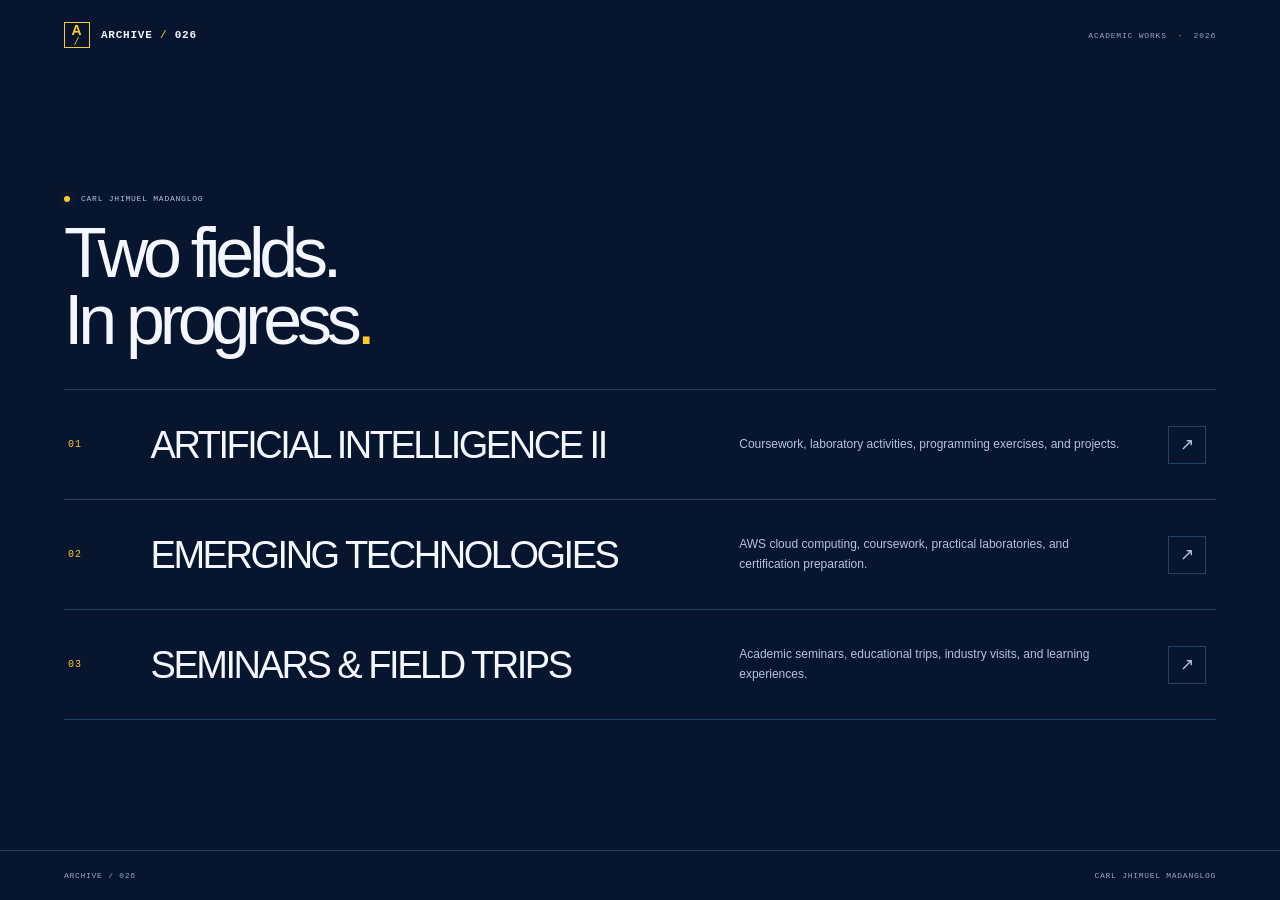
==== index.html @ 5746d324 "Update ARCHIVE 026 e-portfolio." ====
<!doctype html>
<html lang="en">
<head>
  <meta charset="utf-8">
  <meta name="viewport" content="width=device-width, initial-scale=1">
  <meta name="theme-color" content="#07152F">
  <meta name="description" content="Choose a subject in ARCHIVE / 026, the academic portfolio of Carl Jhimuel Madanglog.">
  <title>ARCHIVE / 026 — Carl Jhimuel Madanglog</title>
  <link rel="stylesheet" href="styles/archive.css">
  <script src="scripts/archive.js" defer></script>
</head>
<body class="home-page">
  <a class="skip-link" href="#main">Skip to content</a>
  <header class="site-header home-header">
    <a class="brand" href="./" aria-label="Archive 026 home"><span class="brand-mark">A<span>/</span></span><span>ARCHIVE <b>/</b> 026</span></a>
    <span class="home-header-note">ACADEMIC WORKS <i>·</i> 2026</span>
  </header>

  <main id="main" class="home-main">
    <section class="home-select" aria-labelledby="home-title">
      <div class="home-heading">
        <p class="eyebrow"><span class="status-dot"></span> CARL JHIMUEL MADANGLOG</p>
        <h1 id="home-title">Two fields.<br><span class="heading-secondary">In progress</span><span class="period">.</span></h1>
      </div>
      <nav class="collection-list" aria-label="Academic collections">
        <a class="collection-row" href="subjects/artificial-intelligence-ii/">
          <span class="collection-number">01</span>
          <span class="collection-copy"><h2>ARTIFICIAL INTELLIGENCE II</h2><p>Coursework, laboratory activities, programming exercises, and projects.</p></span>
          <span class="collection-arrow" aria-hidden="true">↗</span>
        </a>
        <a class="collection-row" href="subjects/emerging-technologies/">
          <span class="collection-number">02</span>
          <span class="collection-copy"><h2>EMERGING TECHNOLOGIES</h2><p>AWS cloud computing, coursework, practical laboratories, and certification preparation.</p></span>
          <span class="collection-arrow" aria-hidden="true">↗</span>
        </a>
        <a class="collection-row" href="subjects/seminars-field-trips/">
          <span class="collection-number">03</span>
          <span class="collection-copy"><h2>SEMINARS &amp; FIELD TRIPS</h2><p>Academic seminars, educational trips, industry visits, and learning experiences.</p></span>
          <span class="collection-arrow" aria-hidden="true">↗</span>
        </a>
      </nav>
    </section>
  </main>

  <footer class="home-footer"><span>ARCHIVE / 026</span><span>CARL JHIMUEL MADANGLOG</span></footer>
</body>
</html>
---- styles/archive.css ----
@charset "utf-8";
:root {
  color-scheme: dark;
  --bg: #07152F;
  --bg-rgb: 7, 21, 47;
  --surface: #0B2548;
  --panel: #0D2B50;
  --panel-raised: #123B82;
  --paper: #F4F7FF;
  --paper-rgb: 244, 247, 255;
  --gold: #FFC928;
  --gold-rgb: 255, 201, 40;
  --gold-highlight: #FFE17A;
  --muted: #B5C4DF;
  --muted-rgb: 181, 196, 223;
  --quiet: #91A8CE;
  --steel: #5D83AE;
  --steel-rgb: 93, 131, 174;
  --blue-rgb: 6, 71, 255;
  --line: #234365;
  --line-soft: rgba(var(--paper-rgb), .13);
  --blue: #0647FF;
  --sans: "Helvetica Neue", Helvetica, Arial, sans-serif;
  --mono: "SFMono-Regular", Consolas, "Liberation Mono", monospace;
  --gutter: clamp(20px, 5vw, 78px);
  --measure: 1440px;
  font-family: var(--sans);
  background: var(--bg);
  color: var(--paper);
  scroll-behavior: smooth;
  scrollbar-color: var(--line) var(--bg);
}
* { box-sizing: border-box; }
html { min-width: 320px; background: var(--bg); }
body { margin: 0; min-width: 320px; background: var(--bg); color: var(--paper); font-family: var(--sans); -webkit-font-smoothing: antialiased; }
body::before { content: ""; position: fixed; z-index: 20; inset: 0; pointer-events: none; opacity: .11; background: repeating-linear-gradient(0deg, transparent 0 3px, rgba(var(--steel-rgb),.035) 3px 4px); }
a { color: inherit; text-decoration: none; }
button, input, select { font: inherit; }
button, a, input, select { -webkit-tap-highlight-color: transparent; }
button:focus-visible, a:focus-visible, input:focus-visible, select:focus-visible, summary:focus-visible { outline: 2px solid var(--gold); outline-offset: 5px; }
::selection { color: var(--bg); background: var(--gold); }
.skip-link { position: fixed; z-index: 100; top: 8px; left: 8px; padding: 12px 16px; background: var(--gold); color: var(--bg); transform: translateY(-150%); }
.skip-link:focus { transform: translateY(0); }
.sr-only { position: absolute; width: 1px; height: 1px; padding: 0; margin: -1px; overflow: hidden; clip: rect(0,0,0,0); white-space: nowrap; border: 0; }
.page-grain { position: fixed; inset: 0; pointer-events: none; z-index: 19; opacity: .035; background-image: url("data:image/svg+xml,%3Csvg viewBox='0 0 180 180' xmlns='http://www.w3.org/2000/svg'%3E%3Cfilter id='n'%3E%3CfeTurbulence type='fractalNoise' baseFrequency='.88' numOctaves='3' stitchTiles='stitch'/%3E%3C/filter%3E%3Crect width='100%25' height='100%25' filter='url(%23n)' opacity='.32'/%3E%3C/svg%3E"); }
.site-header, .site-footer { width: min(100%, var(--measure)); margin-inline: auto; padding-inline: var(--gutter); }
.site-header { min-height: 82px; display: flex; align-items: center; justify-content: space-between; border-bottom: 1px solid var(--line); position: relative; z-index: 30; }
.brand { display: inline-flex; align-items: center; gap: 11px; font: 700 11px/1 var(--mono); letter-spacing: .07em; white-space: nowrap; }
.brand > span:last-child b { color: var(--gold); font-weight: 400; }
.brand-mark { display: grid; place-items: center; width: 26px; height: 26px; border: 1px solid var(--gold); color: var(--gold); font: 600 14px/1 var(--sans); }
.brand-mark span { font: 10px var(--mono); }
.main-nav { display: flex; align-items: center; gap: clamp(18px, 3vw, 44px); }
.main-nav a { min-height: 44px; display: inline-flex; align-items: center; gap: 8px; color: var(--muted); font-size: 11px; letter-spacing: .04em; transition: color .2s ease; }
.main-nav a:hover, .main-nav a[aria-current="page"] { color: var(--paper); }
.main-nav a span { color: var(--gold); font: 9px var(--mono); }
.menu-toggle { display: none; }
.home-hero { width: min(100%, var(--measure)); min-height: min(800px, calc(100svh - 82px)); margin-inline: auto; padding: clamp(42px, 8vh, 90px) var(--gutter) 68px; display: grid; grid-template-columns: minmax(0, 1.16fr) minmax(330px, .84fr); align-items: center; position: relative; overflow: hidden; }
.hero-copy { position: relative; z-index: 2; padding-block: 12px; }
.eyebrow, .section-index, .meta-key, .portal-topline, .portal-kicker, .portal-enter, .art-label, .art-coordinate, .scroll-cue, .graphic-readout, .closing-band, .site-footer > span, .back-top, .subject-overline, .subject-code, .subject-metadata, .collection-label, .timeline-kicker, .subject-number, .filter-label, .empty-code, .form-hint { font-family: var(--mono); text-transform: uppercase; letter-spacing: .095em; }
.eyebrow { margin: 0 0 clamp(30px, 5vw, 58px); color: var(--muted); font-size: 10px; display: flex; align-items: center; gap: 11px; }
.status-dot { display: inline-block; width: 6px; height: 6px; border-radius: 50%; background: var(--gold); box-shadow: 0 0 12px rgba(var(--gold-rgb),.25); }
.eyebrow-index { margin-left: 10px; padding-left: 13px; border-left: 1px solid var(--line); color: var(--quiet); }
.hero-title { margin: 0; font-size: clamp(58px, 9.2vw, 142px); line-height: .84; font-weight: 600; letter-spacing: -.092em; }
.hero-title > span { display: block; width: max-content; max-width: 100%; white-space: nowrap; animation: title-in .8s both cubic-bezier(.2,.8,.2,1); }
.hero-title > span:nth-child(2) { animation-delay: .1s; }
.hero-title > span:nth-child(3) { animation-delay: .2s; }
.period { color: var(--gold); }
.hero-caption { display: flex; align-items: flex-start; gap: 16px; margin: clamp(36px, 5vh, 58px) 0 0 clamp(2px, .5vw, 10px); }
.caption-rule { width: 33px; height: 1px; margin-top: 8px; background: var(--gold); }
.hero-caption p { margin: 0; color: var(--muted); font: 12px/1.7 var(--mono); }
.hero-art { position: relative; width: min(100%, 545px); aspect-ratio: .94; justify-self: end; margin-right: 1%; border: 1px solid rgba(var(--steel-rgb),.25); background-image: linear-gradient(rgba(var(--steel-rgb),.15) 1px, transparent 1px), linear-gradient(90deg, rgba(var(--steel-rgb),.15) 1px, transparent 1px); background-size: 48px 48px; overflow: hidden; isolation: isolate; }
.hero-art::before, .hero-art::after { content: ""; position: absolute; z-index: -1; width: 16px; height: 16px; border-color: var(--gold); opacity: .7; }
.hero-art::before { top: -1px; left: -1px; border-top: 1px solid; border-left: 1px solid; }
.hero-art::after { right: -1px; bottom: -1px; border-right: 1px solid; border-bottom: 1px solid; }
.sculpture { position: absolute; inset: 4% 2%; width: 96%; height: 92%; overflow: visible; animation: sculpture-arrive 1.25s .1s both cubic-bezier(.2,.75,.2,1); }
.sculpture-orbit { stroke: rgba(var(--gold-rgb),.32); stroke-width: .75; stroke-dasharray: 3 6; transform-origin: 310px 330px; animation: orbit-turn 40s linear infinite; }
.sculpture-wire { stroke: rgba(var(--paper-rgb),.67); stroke-width: 1.15; }
.sculpture-fine { stroke: rgba(var(--gold-rgb),.24); stroke-width: .7; }
.sculpture-fine circle { fill: var(--gold); stroke: none; }
.sculpture-core { fill: rgba(var(--gold-rgb),.045); stroke: var(--gold); stroke-width: 1.3; animation: core-breathe 5s ease-in-out infinite; }
.sculpture-node { fill: var(--gold); filter: drop-shadow(0 0 7px rgba(var(--gold-rgb),.7)); }
.art-label { position: absolute; z-index: 1; left: 18px; right: 18px; color: var(--paper); font-size: 8px; }
.art-label span { color: var(--quiet); }
.art-label-top { top: 17px; display: flex; justify-content: space-between; }
.art-label-bottom { bottom: 17px; }
.art-cross { float: right; font-size: 15px; color: var(--gold) !important; }
.art-coordinate { position: absolute; color: var(--quiet); font-size: 7px; writing-mode: vertical-rl; }
.coordinate-a { top: 50%; left: 8px; transform: translateY(-50%) rotate(180deg); }
.coordinate-b { top: 50%; right: 8px; transform: translateY(-50%); }
.art-target { position: absolute; right: 22px; top: 55px; color: var(--gold); font-size: 16px; }
.scroll-cue { position: absolute; left: var(--gutter); bottom: 25px; display: flex; align-items: center; gap: 13px; color: var(--quiet); font-size: 8px; }
.scroll-cue i { color: var(--gold); font-size: 16px; font-style: normal; animation: nudge-down 1.5s ease-in-out infinite; }
.section-pad { width: min(100%, var(--measure)); margin-inline: auto; padding-inline: var(--gutter); }
.archive-meta { padding-top: 25px; padding-bottom: clamp(84px, 12vw, 170px); }
.section-index { display: flex; align-items: center; gap: 19px; color: var(--quiet); font-size: 8px; }
.section-index span:first-child { color: var(--gold); }
.meta-grid { margin-top: 26px; border-top: 1px solid var(--line); display: grid; grid-template-columns: 1fr 1.5fr 1.4fr .6fr; }
.meta-cell { min-height: 112px; display: flex; flex-direction: column; justify-content: space-between; padding: 17px 16px 15px 0; border-bottom: 1px solid var(--line); }
.meta-cell + .meta-cell { padding-left: 22px; border-left: 1px solid var(--line); }
.meta-key { color: var(--quiet); font-size: 8px; }
.meta-value { color: var(--paper); font-size: 12px; line-height: 1.35; letter-spacing: .035em; }
.meta-number { color: var(--gold); font: 32px/.9 var(--sans); letter-spacing: -.08em; }
.collections { padding-bottom: clamp(72px, 11vw, 150px); }
.section-heading { display: grid; grid-template-columns: 1fr minmax(180px, 1fr) minmax(170px, .65fr); gap: 28px; align-items: end; margin-bottom: 52px; }
.section-heading .section-index { align-self: start; }
.section-heading h2 { margin: 0; font-size: clamp(42px, 6vw, 80px); line-height: .93; font-weight: 500; letter-spacing: -.07em; }
.section-heading h2 span { color: var(--quiet); }
.heading-note { max-width: 180px; margin: 0 0 5px; justify-self: end; color: var(--muted); font: 10px/1.65 var(--mono); }
.portal-list { display: grid; grid-template-columns: 1fr 1fr; border-top: 1px solid var(--line); border-bottom: 1px solid var(--line); }
.portal { min-height: 495px; display: block; position: relative; isolation: isolate; padding: 18px clamp(20px, 3vw, 42px); overflow: hidden; background-color: var(--panel); transition: background-color .25s ease, box-shadow .25s ease; }
.portal + .portal { border-left: 1px solid var(--line); }
.portal:hover { background-color: var(--panel-raised); box-shadow: inset 0 0 0 1px rgba(var(--gold-rgb),.55); }
.portal-topline { display: flex; justify-content: space-between; gap: 15px; color: var(--quiet); font-size: 8px; }
.portal-copy { position: relative; z-index: 2; margin-top: 54px; }
.portal-kicker { margin: 0 0 14px; color: var(--quiet); font-size: 8px; }
.portal h3 { margin: 0; font-size: clamp(34px, 4.2vw, 63px); line-height: .91; letter-spacing: -.072em; font-weight: 550; }
.portal-ai h3 { color: var(--paper); }
.portal-ai h3 em { color: var(--gold); font-size: .72em; font-weight: 400; font-style: normal; }
.portal-enter { display: inline-flex; min-height: 44px; gap: 14px; align-items: center; margin-top: 24px; color: var(--gold); font-size: 8px; }
.portal-enter b { display: inline-grid; place-items: center; width: 23px; height: 23px; border: 1px solid rgba(var(--gold-rgb),.55); border-radius: 50%; font: 12px var(--sans); transition: transform .2s ease, color .2s ease, background .2s ease; }
.portal:hover .portal-enter b { transform: translate(3px,-2px); color: var(--bg); background: var(--gold); }
.portal-index { position: absolute; right: 20px; bottom: 14px; z-index: 2; color: rgba(var(--muted-rgb),.25); font: 10px var(--mono); }
.portal-graphic { position: absolute; z-index: 0; right: 5%; bottom: -3%; width: 57%; height: 67%; opacity: .84; transition: transform .5s cubic-bezier(.2,.8,.2,1), opacity .4s ease; }
.portal:hover .portal-graphic { transform: translate(-5px,-5px) scale(1.035); opacity: 1; filter: drop-shadow(0 0 18px rgba(var(--blue-rgb),.22)); }
.ai-graphic svg { width: 100%; height: 100%; overflow: visible; }
.ai-graph-lines { stroke: rgba(var(--gold-rgb),.54); stroke-width: 1; }
.ai-graph-nodes { fill: var(--gold); }
.ai-orbit { stroke: rgba(var(--blue-rgb),.72); stroke-width: .7; stroke-dasharray: 3 7; transform-origin: 189px 164px; animation: orbit-turn 36s linear infinite; }
.graphic-readout { position: absolute; right: 0; bottom: 4px; color: var(--quiet); font-size: 7px; }
.emerging-graphic { width: 50%; height: 74%; right: 8%; bottom: -5%; overflow: hidden; border-left: 1px solid rgba(var(--steel-rgb),.42); border-bottom: 1px solid rgba(var(--steel-rgb),.42); }
.tech-grid { position: absolute; inset: 0; background-image: linear-gradient(rgba(var(--steel-rgb),.23) 1px, transparent 1px), linear-gradient(90deg, rgba(var(--steel-rgb),.23) 1px, transparent 1px); background-size: 24px 24px; mask-image: linear-gradient(140deg, #000, transparent 82%); }
.tech-ring { position: absolute; top: 49%; left: 53%; aspect-ratio: 1; border: 1px solid rgba(var(--muted-rgb),.48); border-radius: 50%; transform: translate(-50%,-50%); }
.ring-a { width: 48%; border-style: dashed; border-color: var(--gold); animation: orbit-turn 50s linear infinite; }
.ring-b { width: 74%; border-color: rgba(var(--steel-rgb),.5); }
.ring-c { width: 102%; border-color: rgba(var(--steel-rgb),.36); border-style: dashed; }
.tech-axis { position: absolute; left: 53%; top: 0; width: 1px; height: 100%; background: var(--blue); opacity: .58; transform: rotate(35deg); transform-origin: center; }
.tech-core { position: absolute; top: 49%; left: 53%; transform: translate(-50%,-50%); width: 68px; height: 68px; display: grid; place-content: center; border: 1px solid var(--gold); background: var(--bg); color: var(--gold); text-align: center; font: 12px/1.1 var(--mono); }
.tech-core small { color: var(--quiet); font-size: 8px; }
.tech-label { position: absolute; color: var(--muted); font: 7px var(--mono); letter-spacing: .08em; }
.label-a { left: 12px; top: 42%; }
.label-b { right: 9px; top: 10px; color: var(--gold); }
.tech-coord { position: absolute; left: 12px; bottom: 9px; color: var(--quiet); font: 7px/1.7 var(--mono); }
.closing-band { min-height: 54px; border-top: 1px solid var(--line); border-bottom: 1px solid var(--line); display: flex; justify-content: space-between; align-items: center; padding: 0 var(--gutter); color: var(--quiet); font-size: 8px; }
.closing-band b { color: var(--gold); font-size: 13px; font-weight: 400; }
.site-footer { min-height: 100px; display: flex; justify-content: space-between; align-items: center; gap: 20px; }
.site-footer > span, .back-top { color: var(--quiet); font-size: 8px; }
.back-top { min-height: 44px; display: inline-flex; align-items: center; transition: color .2s; }
.back-top:hover { color: var(--gold); }
.cursor-orb { position: fixed; z-index: 100; top: 0; left: 0; width: 32px; height: 32px; pointer-events: none; opacity: 0; transform: translate(-50%,-50%); transition: opacity .18s; }
body.has-pointer .cursor-orb { opacity: 1; }
.cursor-orb::before, .cursor-orb::after, .cursor-orb span { content: ""; position: absolute; left: 50%; top: 50%; transform: translate(-50%,-50%); border-radius: 50%; }
.cursor-orb::before { width: 100%; height: 100%; border: 1px solid rgba(var(--gold-rgb),.7); transition: width .18s,height .18s,background .18s; }
.cursor-orb::after { width: 3px; height: 3px; background: var(--gold); }
.cursor-orb span { width: 6px; height: 6px; border: 1px solid var(--gold); }
body.pointer-over-link .cursor-orb::before { width: 23px; height: 23px; background: rgba(var(--gold-rgb),.12); }
.reveal { opacity: 1; transform: none; }
.js-ready .reveal { opacity: 0; transform: translateY(18px); transition: opacity .7s ease, transform .7s cubic-bezier(.2,.8,.2,1); }
.js-ready .reveal.is-visible { opacity: 1; transform: translateY(0); }
@keyframes title-in { from { opacity: 0; transform: translateY(22px); } to { opacity: 1; transform: translateY(0); } }
@keyframes sculpture-arrive { from { opacity: 0; transform: scale(.94) rotate(-3deg); } to { opacity: 1; transform: scale(1) rotate(0); } }
@keyframes orbit-turn { to { transform: rotate(360deg); } }
@keyframes core-breathe { 0%,100% { fill: rgba(var(--gold-rgb),.03); } 50% { fill: rgba(var(--gold-rgb),.13); } }
@keyframes nudge-down { 0%,100% { transform: translateY(-2px); } 50% { transform: translateY(3px); } }

/* Direct-to-subject home */
.home-page { min-height: 100vh; min-height: 100svh; display: flex; flex-direction: column; }
.home-page .site-header { width: 100%; min-height: 70px; border-bottom: 0; }
.home-header-note { color: var(--quiet); font: 8px var(--mono); letter-spacing: .1em; }
.home-header-note i { padding-inline: 5px; color: var(--gold); font-style: normal; }
.home-main { flex: 1; display: grid; place-items: center; padding: 28px var(--gutter) 34px; }
.home-select { width: min(100%, 1290px); }
.home-heading { margin-bottom: clamp(24px, 4vh, 42px); }
.home-heading .eyebrow { margin-bottom: 17px; font-size: 8px; }
.home-heading h1 { margin: 0; font-size: clamp(42px, 5.6vw, 70px); line-height: .95; font-weight: 500; letter-spacing: -.075em; }
.home-heading h1 .heading-secondary { color: var(--paper); }
.home-heading h1 .period { color: var(--gold); }
.collection-list { border-top: 1px solid var(--line); }
.collection-row { min-height: 110px; padding: 15px 10px 15px 4px; display: grid; grid-template-columns: 48px minmax(0,1fr) 42px; align-items: center; gap: clamp(16px, 2.7vw, 38px); border-bottom: 1px solid var(--line); transition: background-color .2s ease, padding .2s ease; }
.collection-row:hover { padding-left: 13px; background: rgba(13,43,80,.46); }
.collection-number { color: var(--gold); font: 10px var(--mono); letter-spacing: .09em; }
.collection-copy { min-width: 0; display: grid; grid-template-columns: minmax(0,1.1fr) minmax(220px,.78fr); align-items: center; gap: 20px clamp(20px,3vw,42px); }
.collection-copy h2 { margin: 0; color: var(--paper); font-size: clamp(24px, 3vw, 38px); line-height: 1; font-weight: 500; letter-spacing: -.065em; }
.collection-copy p { max-width: 430px; margin: 0; color: var(--muted); font-size: 12px; line-height: 1.65; }
.collection-arrow { width: 38px; height: 38px; justify-self: end; display: grid; place-items: center; border: 1px solid var(--line); color: var(--muted); font: 17px var(--sans); transition: transform .2s ease, border-color .2s ease, color .2s ease, background-color .2s ease; }
.collection-row:hover .collection-arrow, .collection-row:focus-visible .collection-arrow { transform: translateX(4px); border-color: var(--gold); background: rgba(var(--gold-rgb),.06); color: var(--gold-highlight); }
.collection-row:focus-visible { outline-offset: -3px; }
.collection-detail { display: none; grid-template-columns: minmax(0,.8fr) minmax(0,1fr); align-items: start; gap: 14px 28px; margin-top: clamp(28px,5vh,48px); padding: 22px 0 8px; border-top: 1px solid var(--line); }
.collection-detail:target { display: grid; }
.collection-detail:focus { outline: 2px solid var(--gold); outline-offset: 5px; }
.collection-detail-index { grid-column: 1/-1; color: var(--gold); font: 8px var(--mono); letter-spacing: .1em; }
.collection-detail h2 { margin: 0; color: var(--paper); font-size: clamp(24px,3vw,38px); line-height: 1; font-weight: 500; letter-spacing: -.065em; }
.collection-detail p { max-width: 430px; margin: 0; color: var(--muted); font-size: 12px; line-height: 1.65; }
.home-footer { width: min(100%, 1440px); min-height: 50px; margin-inline: auto; padding: 0 var(--gutter); display: flex; align-items: center; justify-content: space-between; border-top: 1px solid var(--line); color: var(--quiet); font: 8px var(--mono); letter-spacing: .09em; }

/* Subject exhibitions */
.subject-page { --subject-accent: var(--gold); }
.subject-page[data-subject="emerging"] { --subject-accent: var(--gold-highlight); }
.subject-page .main-nav a[aria-current="page"] { color: var(--subject-accent); }
.subject-header { border-bottom-color: var(--line); }
.subject-header .brand-mark { border-color: var(--subject-accent); color: var(--subject-accent); }
.subject-hero { width: min(100%, var(--measure)); margin: 0 auto; padding: clamp(45px, 8vw, 112px) var(--gutter) clamp(56px, 9vw, 125px); position: relative; overflow: hidden; }
.subject-hero::after { content: attr(data-mark); position: absolute; top: 10%; right: var(--gutter); color: rgba(var(--steel-rgb),.055); font: 500 clamp(200px, 36vw, 510px)/.8 var(--sans); letter-spacing: -.11em; pointer-events: none; }
.subject-overline { position: relative; z-index: 1; display: flex; flex-wrap: wrap; gap: 12px; align-items: center; color: var(--muted); font-size: 9px; }
.subject-code { padding: 7px 9px; border: 1px solid var(--subject-accent); color: var(--subject-accent); font-size: 8px; }
.subject-title { position: relative; z-index: 1; margin: clamp(30px, 5vw, 65px) 0 0; max-width: 1200px; font-size: clamp(63px, 12vw, 174px); line-height: .78; font-weight: 550; letter-spacing: -.1em; }
.subject-title > span { display: block; }
.subject-title .title-secondary { color: var(--paper); }
.subject-deck { position: relative; z-index: 1; max-width: 810px; display: grid; grid-template-columns: 1fr minmax(190px, .42fr); gap: 32px; align-items: end; margin-top: clamp(35px, 6vw, 75px); }
.subject-deck p { max-width: 560px; margin: 0; color: var(--muted); font-size: clamp(14px, 1.5vw, 18px); line-height: 1.65; }
.subject-metadata { display: flex; flex-direction: column; gap: 10px; color: var(--quiet); font-size: 8px; line-height: 1.6; }
.subject-metadata strong { color: var(--paper); font-weight: 400; }
.subject-mark { position: absolute; z-index: 0; right: 9%; top: 34%; width: 30vw; height: 30vw; max-width: 360px; max-height: 360px; pointer-events: none; opacity: .8; }
.ai-mark { border: 1px solid rgba(var(--gold-rgb),.4); border-radius: 50%; }
.ai-mark::before, .ai-mark::after { content: ""; position: absolute; border: 1px solid rgba(var(--gold-rgb),.43); inset: 12%; border-radius: 50%; }
.ai-mark::after { inset: 26%; border-style: dashed; animation: orbit-turn 42s linear infinite; }
.ai-mark i, .ai-mark b, .ai-mark em { position: absolute; display: block; width: 8px; height: 8px; background: var(--gold); border-radius: 50%; box-shadow: 0 0 14px rgba(var(--gold-rgb),.25); }
.ai-mark i { left: 17%; top: 31%; }.ai-mark b { right: 22%; top: 16%; }.ai-mark em { right: 14%; bottom: 29%; }
.ai-mark span { position: absolute; top: 50%; left: 3%; width: 94%; height: 1px; background: rgba(var(--gold-rgb),.25); transform: rotate(-38deg); }
.et-mark { opacity: .82; border: 1px solid var(--steel); background-image: linear-gradient(rgba(var(--steel-rgb),.27) 1px, transparent 1px),linear-gradient(90deg,rgba(var(--steel-rgb),.27) 1px,transparent 1px); background-size: 24px 24px; transform: rotate(15deg); }
.et-mark::before, .et-mark::after { content: ""; position: absolute; border: 1px solid rgba(var(--steel-rgb),.62); border-radius: 50%; width: 66%; aspect-ratio: 1; left: 16%; top: 17%; }
.et-mark::after { width: 39%; left: 29%; top: 30%; border-style: dashed; border-color: var(--gold-highlight); }
.et-mark span { position: absolute; z-index: 1; top: 46%; left: 45%; width: 10px; height: 10px; background: var(--paper); }
.seminars-mark { border: 1px solid rgba(var(--steel-rgb),.62); background-image: linear-gradient(rgba(var(--steel-rgb),.16) 1px, transparent 1px),linear-gradient(90deg,rgba(var(--steel-rgb),.16) 1px,transparent 1px); background-size: 28px 28px; transform: rotate(-8deg); }
.seminars-mark::before { content: ""; position: absolute; inset: 18%; border-left: 1px solid rgba(var(--gold-rgb),.55); border-bottom: 1px solid rgba(var(--gold-rgb),.55); transform: rotate(-25deg) skew(12deg); }
.seminars-mark::after { content: ""; position: absolute; top: 28%; left: 28%; width: 44%; aspect-ratio: 1; border: 1px dashed rgba(var(--gold-rgb),.58); transform: rotate(45deg); }
.seminars-mark span, .seminars-mark i, .seminars-mark b { position: absolute; z-index: 1; width: 8px; height: 8px; border: 1px solid var(--gold-highlight); border-radius: 50%; background: var(--bg); }
.seminars-mark span { top: 23%; left: 18%; }.seminars-mark i { top: 45%; left: 49%; }.seminars-mark b { right: 17%; bottom: 19%; }
.subject-rule { border-top: 1px solid var(--line); border-bottom: 1px solid var(--line); width: min(100%, var(--measure)); margin-inline: auto; padding: 0 var(--gutter); min-height: 56px; display: flex; justify-content: space-between; align-items: center; gap: 14px; color: var(--quiet); font: 8px var(--mono); letter-spacing: .1em; text-transform: uppercase; }
.subject-rule .rule-left { color: var(--subject-accent); }
.subject-section { width: min(100%, var(--measure)); margin-inline: auto; padding: clamp(66px, 9vw, 125px) var(--gutter); }
.subject-section-head { display: grid; grid-template-columns: .7fr 1.7fr .7fr; gap: 28px; align-items: end; margin-bottom: 38px; }
.subject-section-head .section-index { align-self: start; }
.subject-section-head h2 { margin: 0; font-size: clamp(42px, 7vw, 93px); line-height: .87; font-weight: 500; letter-spacing: -.085em; }
.subject-section-head p { justify-self: end; max-width: 190px; margin: 0 0 3px; color: var(--quiet); font: 9px/1.65 var(--mono); }
.final-project-section { border-block: 1px solid var(--gold); background: var(--surface); box-shadow: inset 3px 0 0 var(--gold); }
.final-project-link { display: inline-flex; min-height: 58px; min-width: 240px; align-items: center; justify-content: space-between; gap: 36px; padding: 0 18px; border: 1px solid var(--gold); background: var(--panel); color: var(--gold-highlight); font: 10px var(--mono); letter-spacing: .1em; text-transform: uppercase; transition: color .2s ease, background-color .2s ease, border-color .2s ease; }
.final-project-link:hover { color: var(--bg); background: var(--gold); border-color: var(--gold-highlight); }
.final-project-link span { font: 17px var(--sans); }
.work-controls { border-top: 1px solid var(--line); border-bottom: 1px solid var(--line); padding: 14px 0; display: grid; grid-template-columns: minmax(0,1fr) minmax(160px,220px) minmax(150px,190px) auto; align-items: center; gap: 14px; }
.search-wrap { display: flex; align-items: center; gap: 12px; color: var(--quiet); }
.search-wrap span { font: 15px var(--sans); }
.search-wrap input, .category-wrap select { width: 100%; min-height: 44px; border: 0; border-bottom: 1px solid transparent; border-radius: 0; outline: 0; color: var(--paper); background: transparent; font: 12px var(--sans); }
.search-wrap input::placeholder { color: var(--quiet); opacity: 1; }
.search-wrap input:focus-visible, .category-wrap select:focus-visible { outline: 0; border-bottom-color: var(--subject-accent); }
.category-wrap { display: flex; align-items: center; gap: 8px; }
.sort-wrap { display: flex; align-items: center; gap: 8px; }
.filter-label { flex: none; color: var(--quiet); font-size: 8px; }
.category-wrap select, .sort-wrap select { min-width: 0; width: 100%; min-height: 44px; appearance: none; padding: 0 24px 0 8px; border: 0; border-bottom: 1px solid var(--line); border-radius: 0; outline: 0; color: var(--paper); background: url("data:image/svg+xml,%3Csvg xmlns='http://www.w3.org/2000/svg' width='12' height='12' viewBox='0 0 12 12'%3E%3Cpath d='m2 4 4 4 4-4' fill='none' stroke='%23FFC928'/%3E%3C/svg%3E") no-repeat right 7px center; font: 11px var(--sans); cursor: pointer; }
.category-wrap select option, .sort-wrap select option { color: var(--paper); background: var(--bg); }
.sort-wrap select:focus-visible { border-bottom-color: var(--subject-accent); }
.result-count { color: var(--quiet); font: 8px var(--mono); white-space: nowrap; }
.document-list { margin-top: 1px; border: 1px solid var(--line); border-top: 0; background: var(--line); }
.document-row { min-width: 0; min-height: 88px; padding: 13px 16px; display: grid; grid-template-columns: 48px minmax(0,1fr) 72px auto; align-items: center; gap: 17px; background: var(--panel); transition: background-color .18s ease, box-shadow .18s ease; }
.document-row + .document-row { border-top: 1px solid var(--line); }
.document-row:hover { position: relative; z-index: 1; background: var(--surface); box-shadow: inset 3px 0 0 var(--gold); }
.document-file-icon { position: relative; width: 39px; height: 48px; display: grid; align-items: end; justify-items: center; padding: 0 3px 7px; border: 1px solid var(--line); background: var(--surface); color: var(--muted); }
.document-file-icon::before { content: ""; position: absolute; top: -1px; right: -1px; width: 10px; height: 10px; border-left: 1px solid currentColor; border-bottom: 1px solid currentColor; background: var(--panel); }
.document-file-icon span { font: 8px var(--mono); letter-spacing: .04em; }
.document-file-icon.is-pdf { border-color: rgba(var(--gold-rgb),.62); color: var(--gold-highlight); }
.document-file-icon.is-code { border-color: rgba(var(--steel-rgb),.7); color: var(--muted); }
.document-file-icon.is-notebook { border-color: rgba(var(--gold-rgb),.42); color: var(--gold-highlight); }
.document-file-icon.is-image { border-color: rgba(var(--steel-rgb),.72); color: var(--paper); }
.document-main { min-width: 0; }
.document-main h3 { overflow-wrap: anywhere; margin: 0 0 8px; color: var(--paper); font-size: clamp(16px, 1.7vw, 22px); line-height: 1.08; font-weight: 500; letter-spacing: -.04em; }
.document-facts { display: flex; flex-wrap: wrap; align-items: center; gap: 6px 12px; color: var(--quiet); font: 8px/1.5 var(--mono); letter-spacing: .055em; text-transform: uppercase; }
.document-facts .document-filename { color: var(--muted); text-transform: none; letter-spacing: 0; overflow-wrap: anywhere; }
.document-category { color: var(--gold-highlight); }
.document-facts > span + span::before, .document-facts > time::before { content: "/"; margin-right: 12px; color: var(--steel); }
.document-code { color: var(--steel); font: 8px var(--mono); letter-spacing: .08em; text-align: center; }
.document-actions { display: flex; flex-wrap: wrap; justify-content: end; gap: 7px; }
.document-actions a, .document-actions button { min-height: 44px; padding: 0 11px; display: inline-flex; align-items: center; justify-content: center; gap: 10px; border: 1px solid var(--line); background: transparent; color: var(--paper); font: 8px var(--mono); letter-spacing: .065em; text-transform: uppercase; white-space: nowrap; cursor: pointer; transition: border-color .18s ease, color .18s ease, background-color .18s ease; }
.document-actions .document-open { border-color: var(--gold); color: var(--gold-highlight); }
.document-actions a:hover, .document-actions button:hover { border-color: var(--gold-highlight); color: var(--gold-highlight); background: rgba(var(--gold-rgb),.07); }
.document-actions .document-open:hover { background: var(--gold); color: var(--bg); }
.document-actions span { font: 13px var(--sans); }
.empty-state { min-height: 280px; margin-top: 1px; padding: clamp(28px, 5vw, 65px); display: grid; grid-template-columns: minmax(90px, .32fr) 1fr; align-items: center; gap: clamp(20px, 5vw, 72px); border: 1px solid var(--line); }
.empty-state[hidden] { display: none; }
.empty-art { position: relative; width: min(100%, 150px); aspect-ratio: 1; display: grid; place-items: center; border: 1px solid rgba(var(--steel-rgb),.55); color: var(--subject-accent); font: 26px var(--mono); }
.empty-art::before, .empty-art::after { content: ""; position: absolute; inset: 14%; border: 1px solid rgba(var(--gold-rgb),.3); transform: rotate(45deg); }
.empty-art::after { inset: 28%; transform: rotate(0); border-style: dashed; }
.empty-state[data-empty="filtered"] .empty-art::before { border-color: rgba(var(--paper-rgb),.28); transform: rotate(0); }
.empty-state[data-empty="filtered"] .empty-art::after { transform: rotate(45deg); }
.empty-copy { max-width: 630px; }
.empty-code { color: var(--subject-accent); font-size: 8px; }
.empty-copy h3 { margin: 13px 0 11px; font-size: clamp(28px, 4vw, 48px); line-height: .95; font-weight: 500; letter-spacing: -.065em; }
.empty-copy p { max-width: 500px; margin: 0; color: var(--muted); font-size: 12px; line-height: 1.7; }
.empty-copy .form-hint { display: inline-block; margin-top: 16px; color: var(--quiet); font-size: 8px; }
.timeline-section { border-top: 1px solid var(--line); }
.timeline-list { position: relative; margin-top: 42px; border-top: 1px solid var(--line); }
.timeline-list::before { content: ""; position: absolute; top: 0; bottom: 0; left: 24%; width: 1px; background: var(--line); }
.timeline-item { min-height: 92px; display: grid; grid-template-columns: 24% 1fr 20px; align-items: center; gap: 25px; border-bottom: 1px solid var(--line); }
.timeline-date { color: var(--subject-accent); font: 9px var(--mono); letter-spacing: .06em; }
.timeline-body { padding-left: 20px; }
.timeline-body h3 { margin: 0 0 5px; font-size: 17px; font-weight: 450; letter-spacing: -.025em; }
.timeline-body p { margin: 0; color: var(--quiet); font-size: 11px; line-height: 1.5; }
.timeline-mark { width: 6px; height: 6px; border: 1px solid var(--subject-accent); border-radius: 50%; }
.timeline-empty { min-height: 105px; display: flex; align-items: center; gap: 14px; color: var(--quiet); font: 10px/1.65 var(--mono); }
.timeline-empty::before { content: "+"; color: var(--subject-accent); font: 20px var(--sans); }
.subject-end { width: min(100%, var(--measure)); margin: 0 auto; padding: 18px var(--gutter) 24px; border-top: 1px solid var(--line); display: flex; justify-content: space-between; gap: 20px; color: var(--quiet); font: 8px var(--mono); letter-spacing: .09em; text-transform: uppercase; }
.subject-end a { min-height: 44px; display: inline-flex; align-items: center; color: var(--paper); }
.subject-end a:hover { color: var(--subject-accent); }
.pdf-dialog { position: fixed; inset: 0; width: min(1200px, calc(100vw - 32px)); height: min(92svh, 900px); max-width: none; max-height: none; padding: 0; border: 1px solid var(--line); background: var(--bg); color: var(--paper); overflow: hidden; }
.pdf-dialog::backdrop { background: rgba(var(--bg-rgb),.9); backdrop-filter: blur(5px); }
.pdf-dialog[open] { display: block; }
.pdf-viewer-shell { height: 100%; display: grid; grid-template-rows: 56px auto minmax(0, 1fr); background: var(--bg); }
.pdf-dialog-head { min-width: 0; display: flex; align-items: center; justify-content: space-between; gap: 12px; padding: 0 12px 0 20px; border-bottom: 1px solid var(--line); background: var(--panel); }
.pdf-dialog-title { flex: 1; min-width: 0; margin: 0; overflow: hidden; color: var(--paper); font: 10px var(--mono); letter-spacing: .08em; text-overflow: ellipsis; white-space: nowrap; }
.pdf-download { min-height: 44px; display: inline-flex; align-items: center; padding: 0 10px; color: var(--gold-highlight); font: 8px var(--mono); letter-spacing: .07em; white-space: nowrap; }
.pdf-download:hover { color: var(--gold); }
.pdf-dialog-close { flex: none; min-width: 44px; min-height: 44px; border: 1px solid var(--line); background: transparent; color: var(--paper); cursor: pointer; font-size: 19px; }
.pdf-dialog-close:hover { border-color: var(--gold); color: var(--gold-highlight); }
.pdf-toolbar { display: grid; grid-template-columns: auto minmax(240px,1fr) auto; align-items: center; gap: 8px 12px; padding: 7px 12px; border-bottom: 1px solid var(--line); background: var(--surface); }
.pdf-tool-group { display: flex; align-items: center; gap: 5px; }
.pdf-tool-group button { min-width: 42px; min-height: 40px; padding: 0 10px; border: 1px solid var(--line); background: var(--panel); color: var(--paper); cursor: pointer; font: 9px var(--mono); letter-spacing: .04em; }
.pdf-tool-group button:hover:not(:disabled) { border-color: var(--gold); color: var(--gold-highlight); }
.pdf-tool-group #pdf-fullscreen[aria-pressed="true"] { border-color: var(--gold); color: var(--gold-highlight); }
.pdf-tool-group button:disabled { opacity: .45; cursor: not-allowed; }
.pdf-tool-group output { min-width: 52px; color: var(--muted); text-align: center; font: 9px var(--mono); }
.pdf-search-group { min-width: 0; display: flex; align-items: center; justify-content: center; gap: 5px; }
.pdf-search-group input { width: min(100%, 220px); min-width: 80px; min-height: 40px; padding: 0 9px; border: 1px solid var(--line); border-radius: 0; outline: 0; background: var(--bg); color: var(--paper); font: 10px var(--sans); }
.pdf-search-group input:focus-visible { border-color: var(--gold); }
.pdf-search-group input::placeholder { color: var(--quiet); }
.pdf-search-group button { min-width: 37px; min-height: 40px; padding: 0 8px; border: 1px solid var(--line); background: var(--panel); color: var(--paper); font: 8px var(--mono); cursor: pointer; }
.pdf-search-group button:hover:not(:disabled) { border-color: var(--gold); color: var(--gold-highlight); }
.pdf-search-group button:disabled { opacity: .42; cursor: not-allowed; }
.pdf-search-group output { min-width: 74px; color: var(--quiet); font: 7px var(--mono); text-align: center; }
.pdf-viewer-body { min-height: 0; overflow: auto; display: block; padding: 24px; background: var(--bg); overscroll-behavior: contain; scroll-behavior: smooth; }
.pdf-viewer-status { width: max-content; max-width: 100%; margin: 30px auto; color: var(--muted); font: 11px/1.6 var(--mono); text-align: center; }
.pdf-viewer-status:not([hidden])::before { content: ""; display: inline-block; width: 11px; height: 11px; margin-right: 10px; vertical-align: -2px; border: 1px solid var(--line); border-top-color: var(--gold); border-radius: 50%; animation: pdf-spin .8s linear infinite; }
.pdf-page-stack { width: 100%; display: grid; justify-items: center; gap: 20px; }
.pdf-page-stack[hidden] { display: none; }
.pdf-page-shell { position: relative; width: min(100%, var(--pdf-placeholder-width, 760px)); aspect-ratio: var(--pdf-page-ratio, .77); overflow: hidden; display: grid; place-items: center; border: 1px solid var(--line); background: var(--panel); box-shadow: 0 10px 36px rgba(0,0,0,.25); }
.pdf-page-placeholder { width: 100%; height: 100%; margin: 0; display: grid; place-items: center; background-image: linear-gradient(rgba(var(--steel-rgb),.08) 1px,transparent 1px),linear-gradient(90deg,rgba(var(--steel-rgb),.08) 1px,transparent 1px); background-size: 24px 24px; color: var(--quiet); font: 8px var(--mono); letter-spacing: .12em; }
.pdf-page-canvas { display: block; max-width: none; background: #fff; box-shadow: 0 10px 36px rgba(0,0,0,.32); }
.pdf-page-shell canvas[hidden] { display: none; }
.pdf-image-preview { display: block; max-width: min(100%, 1100px); max-height: 100%; object-fit: contain; }
.source-preview { width: min(100%, 1000px); margin: 0 auto; color: var(--paper); }
.source-preview-note { margin: 0 0 14px; padding: 12px 15px; border: 1px solid var(--line); color: var(--muted); font: 9px/1.6 var(--mono); }
.source-preview-cell { margin: 0 0 14px; border: 1px solid var(--line); background: var(--panel); }
.source-preview-cell h3 { margin: 0; padding: 10px 14px; border-bottom: 1px solid var(--line); color: var(--gold-highlight); font: 8px var(--mono); letter-spacing: .09em; }
.source-preview-cell.is-code h3 { color: var(--muted); }
.source-preview pre { margin: 0; padding: clamp(14px, 2.5vw, 24px); overflow: auto; color: var(--paper); font: 11px/1.7 var(--mono); white-space: pre-wrap; overflow-wrap: anywhere; }
.source-preview > pre { min-height: 100%; border: 1px solid var(--line); background: var(--panel); }
.source-preview code { font: inherit; }
.pdf-viewer-error { align-self: center; margin: auto; max-width: 500px; padding: 20px; border-left: 2px solid var(--gold); color: var(--muted); font-size: 13px; line-height: 1.6; }
.pdf-viewer-error a { display: inline-flex; min-height: 44px; align-items: center; color: var(--gold-highlight); font: 9px var(--mono); text-transform: uppercase; }
.pdf-viewer-shell:fullscreen { width: 100vw; height: 100vh; background: var(--bg); }
.pdf-dialog.is-fullscreen-fallback { inset: 0; width: 100vw; height: 100vh; height: 100dvh; max-width: none; max-height: none; margin: 0; border: 0; }
.pdf-dialog [hidden] { display: none !important; }
body.is-leaving main, body.is-leaving .site-header, body.is-leaving .site-footer { opacity: .3; transition: opacity .16s ease; }
body.is-entering main { animation: page-in .45s both; }
@keyframes page-in { from { opacity: .25; transform: translateY(7px); } to { opacity: 1; transform: translateY(0); } }
@keyframes pdf-spin { to { transform: rotate(360deg); } }

@media (min-width: 1600px) { .hero-title { font-size: 148px; } }
@media (max-width: 900px) {
  .home-hero { grid-template-columns: minmax(0,1.1fr) minmax(260px,.9fr); min-height: 700px; }
  .hero-title { font-size: clamp(56px, 9.7vw, 94px); }
  .hero-art { width: 100%; }
  .portal { min-height: 435px; }
  .portal-graphic { width: 64%; height: 58%; }
  .subject-mark { right: 5%; top: 40%; width: 34vw; height: 34vw; }
  .work-controls { grid-template-columns: minmax(0,1fr) minmax(140px,210px); }
  .sort-wrap { grid-column: 2; }
  .result-count { grid-column: 1; grid-row: 2; }
  .pdf-toolbar { grid-template-columns: auto 1fr; }
  .pdf-search-group { grid-column: 1/-1; grid-row: 2; justify-content: flex-start; }
  .pdf-zoom-controls { grid-column: 2; grid-row: 1; justify-self: end; }
}
@media (max-width: 680px) {
  :root { --gutter: 21px; }
  .site-header { min-height: 70px; }
  .home-page .site-header { min-height: 62px; }
  .home-header-note { font-size: 7px; }
  .home-main { display: block; padding-top: 36px; padding-bottom: 30px; }
  .home-heading { margin-bottom: 25px; }
  .home-heading .eyebrow { margin-bottom: 14px; }
  .home-heading h1 { font-size: clamp(38px, 10vw, 58px); }
  .collection-row { min-height: 132px; grid-template-columns: 32px minmax(0,1fr) 32px; gap: 12px; padding: 17px 4px; }
  .collection-row:hover { padding-left: 9px; }
  .collection-number { font-size: 8px; }
  .collection-copy { display: block; }
  .collection-copy h2 { margin-bottom: 8px; font-size: clamp(22px, 7.1vw, 30px); line-height: .98; }
  .collection-copy p { font-size: 11px; line-height: 1.55; }
  .collection-arrow { width: 30px; height: 30px; font-size: 15px; }
  .collection-detail { grid-template-columns: 1fr; gap: 12px; }
  .collection-detail-index { grid-column: auto; }
  .collection-detail h2 { font-size: clamp(25px,8vw,34px); }
  .collection-detail p { font-size: 11px; }
  .home-footer { min-height: 44px; font-size: 7px; }
  .menu-toggle { width: 46px; height: 46px; display: grid; align-content: center; justify-content: center; gap: 6px; border: 1px solid var(--line); background: transparent; color: var(--paper); cursor: pointer; }
  .menu-toggle span { display: block; width: 16px; height: 1px; background: var(--paper); transition: transform .2s; }
  .menu-toggle[aria-expanded="true"] span:first-child { transform: translateY(3.5px) rotate(45deg); }
  .menu-toggle[aria-expanded="true"] span:last-child { transform: translateY(-3.5px) rotate(-45deg); }
  .main-nav { position: absolute; top: calc(100% - 1px); left: 0; right: 0; display: none; padding: 12px var(--gutter) 22px; border-bottom: 1px solid var(--line); background: var(--bg); }
  .main-nav.is-open { display: flex; align-items: stretch; flex-direction: column; gap: 0; }
  .main-nav a { border-top: 1px solid var(--line); font-size: 12px; }
  .home-hero { min-height: unset; padding-top: 52px; padding-bottom: 84px; grid-template-columns: 1fr; }
  .eyebrow { flex-wrap: wrap; margin-bottom: 35px; font-size: 8px; }
  .eyebrow-index { margin-left: auto; }
  .hero-title { font-size: clamp(54px, 12.6vw, 84px); }
  .hero-art { width: min(100%, 470px); justify-self: center; margin: 47px 0 0; aspect-ratio: 1.05; }
  .scroll-cue { bottom: 23px; }
  .archive-meta { padding-top: 12px; padding-bottom: 88px; }
  .meta-grid { grid-template-columns: 1fr 1.25fr; }
  .meta-cell { min-height: 91px; }
  .meta-cell + .meta-cell { padding-left: 14px; }
  .meta-cell:nth-child(3) { padding-left: 0; border-left: 0; }
  .meta-cell:nth-child(4) { padding-left: 14px; }
  .meta-value { font-size: 10px; }
  .meta-number { font-size: 29px; }
  .section-heading { grid-template-columns: 1fr auto; align-items: start; gap: 24px 15px; margin-bottom: 32px; }
  .section-heading .section-index { grid-column: 1/-1; }
  .section-heading h2 { font-size: 52px; }
  .heading-note { align-self: end; max-width: 122px; font-size: 8px; }
  .portal-list { grid-template-columns: 1fr; }
  .portal { min-height: 400px; padding-inline: 20px; }
  .portal + .portal { border-left: 0; border-top: 1px solid var(--line); }
  .portal-copy { margin-top: 46px; }
  .portal h3 { font-size: clamp(39px, 10.4vw, 58px); }
  .portal-graphic { width: 54%; height: 58%; right: 6%; bottom: -8%; }
  .emerging-graphic { width: 54%; height: 65%; }
  .closing-band { min-height: 65px; flex-wrap: wrap; gap: 6px 14px; justify-content: flex-start; padding-block: 13px; font-size: 7px; }
  .closing-band span:nth-child(2) { margin-left: auto; text-align: right; }
  .site-footer { min-height: 100px; flex-wrap: wrap; padding-block: 18px; }
  .site-footer > span { order: 3; width: 100%; }
  .site-footer .back-top { margin-left: auto; }
  .subject-hero { padding-top: 52px; padding-bottom: 65px; }
  .subject-hero::after { top: 14%; right: 10px; font-size: 60vw; }
  .subject-overline { gap: 8px; font-size: 7px; }
  .subject-title { margin-top: 48px; font-size: clamp(55px, 13.8vw, 96px); }
  .subject-deck { grid-template-columns: 1fr; gap: 22px; margin-top: 37px; }
  .subject-deck p { max-width: 490px; font-size: 14px; }
  .subject-metadata { flex-direction: row; flex-wrap: wrap; gap: 8px 17px; font-size: 7px; }
  .subject-mark { width: 50vw; height: 50vw; top: 36%; right: -8%; opacity: .42; }
  .subject-rule { min-height: 50px; font-size: 7px; }
  .subject-section { padding-top: 76px; padding-bottom: 76px; }
  .subject-section-head { grid-template-columns: 1fr auto; gap: 20px 10px; margin-bottom: 28px; }
  .subject-section-head .section-index { grid-column: 1/-1; }
  .subject-section-head h2 { font-size: clamp(42px, 10vw, 64px); }
  .subject-section-head p { max-width: 132px; font-size: 7px; }
  .final-project-link { width: 100%; min-width: 0; }
  .pdf-dialog { width: calc(100vw - 16px); height: calc(100svh - 16px); }
  .pdf-dialog-head { gap: 6px; padding-left: 10px; }
  .pdf-dialog-title { font-size: 8px; }
  .pdf-download { padding: 0 5px; font-size: 7px; }
  .pdf-toolbar { grid-template-columns: 1fr; justify-items: stretch; gap: 5px; padding: 5px; }
  .pdf-page-controls, .pdf-zoom-controls { grid-column: 1; grid-row: auto; justify-content: center; }
  .pdf-search-group { grid-column: 1; grid-row: auto; width: 100%; justify-content: center; }
  .pdf-search-group input { flex: 1; width: auto; }
  .pdf-search-group output { min-width: 56px; }
  .pdf-tool-group { gap: 3px; }
  .pdf-tool-group button { min-width: 38px; min-height: 40px; padding-inline: 6px; font-size: 7px; }
  .pdf-tool-group output { min-width: 42px; font-size: 8px; }
  .pdf-search-group button { min-height: 40px; }
  .pdf-viewer-body { padding: 12px; }
  .pdf-page-canvas { max-width: none; }
  .work-controls { grid-template-columns: minmax(0,1fr) minmax(0,1fr); gap: 8px 12px; }
  .search-wrap { grid-column: 1/-1; border-bottom: 1px solid var(--line); }
  .category-wrap, .sort-wrap { min-width: 0; grid-column: auto; grid-row: auto; }
  .category-wrap select, .sort-wrap select { max-width: none; font-size: 10px; }
  .filter-label { font-size: 7px; }
  .result-count { grid-column: 1/-1; grid-row: auto; justify-self: end; }
  .document-row { grid-template-columns: 42px minmax(0,1fr); gap: 10px 12px; padding: 12px; }
  .document-file-icon { width: 36px; height: 44px; }
  .document-main h3 { margin-bottom: 7px; font-size: 17px; }
  .document-facts { gap: 4px 8px; font-size: 7px; }
  .document-facts > span + span::before, .document-facts > time::before { margin-right: 8px; }
  .document-code { display: none; }
  .document-actions { grid-column: 2; justify-content: flex-start; }
  .document-actions a, .document-actions button { flex: 1 1 108px; min-height: 42px; padding-inline: 8px; }
  .empty-state { min-height: 0; grid-template-columns: 62px 1fr; gap: 19px; padding: 23px 16px; }
  .empty-art { width: 62px; font-size: 17px; }
  .empty-copy h3 { font-size: 30px; }
  .empty-copy p { font-size: 11px; }
  .empty-copy .form-hint { font-size: 7px; }
  .timeline-list::before { left: 20%; }
  .timeline-item { grid-template-columns: 20% 1fr 8px; gap: 12px; }
  .timeline-date { font-size: 7px; }
  .timeline-body { padding-left: 10px; }
  .timeline-body h3 { font-size: 15px; }
  .timeline-body p { font-size: 10px; }
  .subject-end { flex-wrap: wrap; font-size: 7px; }
  .subject-end a { order: 3; width: 100%; }
  .cursor-orb { display: none; }
}
@media (max-width: 380px) {
  .hero-title { font-size: 13vw; }
  .portal { min-height: 375px; }
  .portal h3 { font-size: 10vw; }
  .subject-title { font-size: 13.2vw; }
  .subject-rule { font-size: 6px; }
  .empty-state { grid-template-columns: 48px 1fr; gap: 12px; }
  .empty-art { width: 48px; }
}
@media (hover: hover) and (pointer: fine) {
  body.has-pointer, body.has-pointer a, body.has-pointer button { cursor: auto; }
}
@media (prefers-reduced-motion: reduce) {
  .pdf-viewer-body { scroll-behavior: auto; }
  .pdf-viewer-status:not([hidden])::before { animation: none; }
}
@media (prefers-reduced-motion: reduce) {
  *, *::before, *::after { scroll-behavior: auto !important; animation-duration: .01ms !important; animation-iteration-count: 1 !important; transition-duration: .01ms !important; }
  .js-ready .reveal { opacity: 1; transform: none; }
  .cursor-orb { display: none; }
}

.letter-section { padding-top: clamp(48px, 6vw, 84px); }
.letter-section .subject-section-head { margin-bottom: 30px; }
.letter-section .subject-section-head h2 { font-size: clamp(40px, 6.5vw, 82px); line-height: .94; letter-spacing: -.075em; }
.letter-paper { border: 1px solid var(--line); border-left: 3px solid var(--gold); background: var(--panel); }
.letter-paper-head { min-height: 58px; padding: 8px var(--gutter); display: flex; align-items: center; justify-content: space-between; gap: 16px; border-bottom: 1px solid var(--line); color: var(--steel); font: 8px var(--mono); letter-spacing: .09em; }
.letter-print-button { min-height: 42px; padding: 0 12px; border: 1px solid var(--gold); background: transparent; color: var(--gold-highlight); font: 8px var(--mono); letter-spacing: .07em; cursor: pointer; transition: color .18s ease, background-color .18s ease; }
.letter-print-button:hover { background: var(--gold); color: var(--bg); }
.letter-print-button:focus-visible { outline: 2px solid var(--gold-highlight); outline-offset: 3px; }
.letter-print-button span { margin-left: 8px; font: 14px var(--sans); }
.letter-copy { max-width: 850px; padding: clamp(27px, 5vw, 62px) clamp(22px, 6vw, 76px); }
.letter-copy p { margin: 0 0 17px; color: var(--paper); font-size: clamp(14px, 1.35vw, 17px); line-height: 1.76; }
.letter-copy p:first-child { margin-bottom: 25px; color: var(--gold-highlight); }
.letter-copy p:nth-last-child(2) { margin-top: 27px; margin-bottom: 8px; }
.letter-copy .letter-signature { margin-bottom: 0; }
.letter-signature strong { color: var(--paper); font-weight: 600; }
.employment-documents-section .subject-section-head h2 { font-size: clamp(34px, 5.8vw, 74px); line-height: .98; }
.archive-category-section { padding-block: clamp(52px, 7vw, 92px); border-top: 1px solid var(--line); }
.archive-category-section .subject-section-head { margin-bottom: 25px; }
.archive-category-section .subject-section-head h2 { font-size: clamp(38px, 6vw, 72px); line-height: .98; letter-spacing: -.07em; }
.archive-category-section[aria-labelledby="supporting-heading"] .subject-section-head h2 { font-size: clamp(30px, 4.7vw, 58px); line-height: 1; }
.collection-substate { min-height: 76px; margin: 1px 0 0; padding: 17px 16px; display: flex; align-items: center; gap: 13px; border: 1px solid var(--line); color: var(--quiet); font: 9px/1.6 var(--mono); }
.collection-substate[hidden] { display: none; }
.collection-substate::before { content: "+"; color: var(--subject-accent); font: 19px var(--sans); }

@media (max-width: 680px) {
  .letter-section { padding-top: 50px; }
  .letter-section .subject-section-head h2 { font-size: clamp(38px, 10vw, 58px); }
  .letter-paper-head { align-items: flex-start; flex-direction: column; gap: 8px; padding-block: 12px; }
  .letter-copy { padding: 25px 20px 29px; }
  .letter-copy p { font-size: 14px; line-height: 1.7; }
  .employment-documents-section .subject-section-head h2 { font-size: clamp(32px, 8vw, 52px); }
  .archive-category-section .subject-section-head h2 { font-size: clamp(35px, 9vw, 54px); }
  .archive-category-section[aria-labelledby="supporting-heading"] .subject-section-head h2 { font-size: clamp(30px, 7.4vw, 45px); }
}

@page { size: A4; margin: 20mm; }
@media print {
  body.printing-letter { background: #fff !important; color: #111 !important; }
  body.printing-letter > :not(main) { display: none !important; }
  body.printing-letter main > :not(.letter-section) { display: none !important; }
  body.printing-letter .letter-section { width: auto; margin: 0; padding: 0; color: #111; }
  body.printing-letter .letter-section .subject-section-head { display: block; margin: 0 0 22px; }
  body.printing-letter .letter-section .section-index,
  body.printing-letter .letter-paper-head { display: none !important; }
  body.printing-letter .letter-section .subject-section-head h2 { margin: 0; color: #111; font: 700 14pt/1.3 Georgia, "Times New Roman", serif; letter-spacing: 0; }
  body.printing-letter .letter-paper { border: 0; background: #fff; color: #111; }
  body.printing-letter .letter-copy { max-width: none; padding: 0; font-family: Georgia, "Times New Roman", serif; }
  body.printing-letter .letter-copy p { margin: 0 0 10pt; color: #111; font: 11pt/1.55 Georgia, "Times New Roman", serif; }
  body.printing-letter .letter-copy p:first-child { margin-bottom: 18pt; color: #111; }
  body.printing-letter .letter-copy p:nth-last-child(2) { margin-top: 18pt; margin-bottom: 7pt; }
  body.printing-letter .letter-signature strong { color: #111; }
}
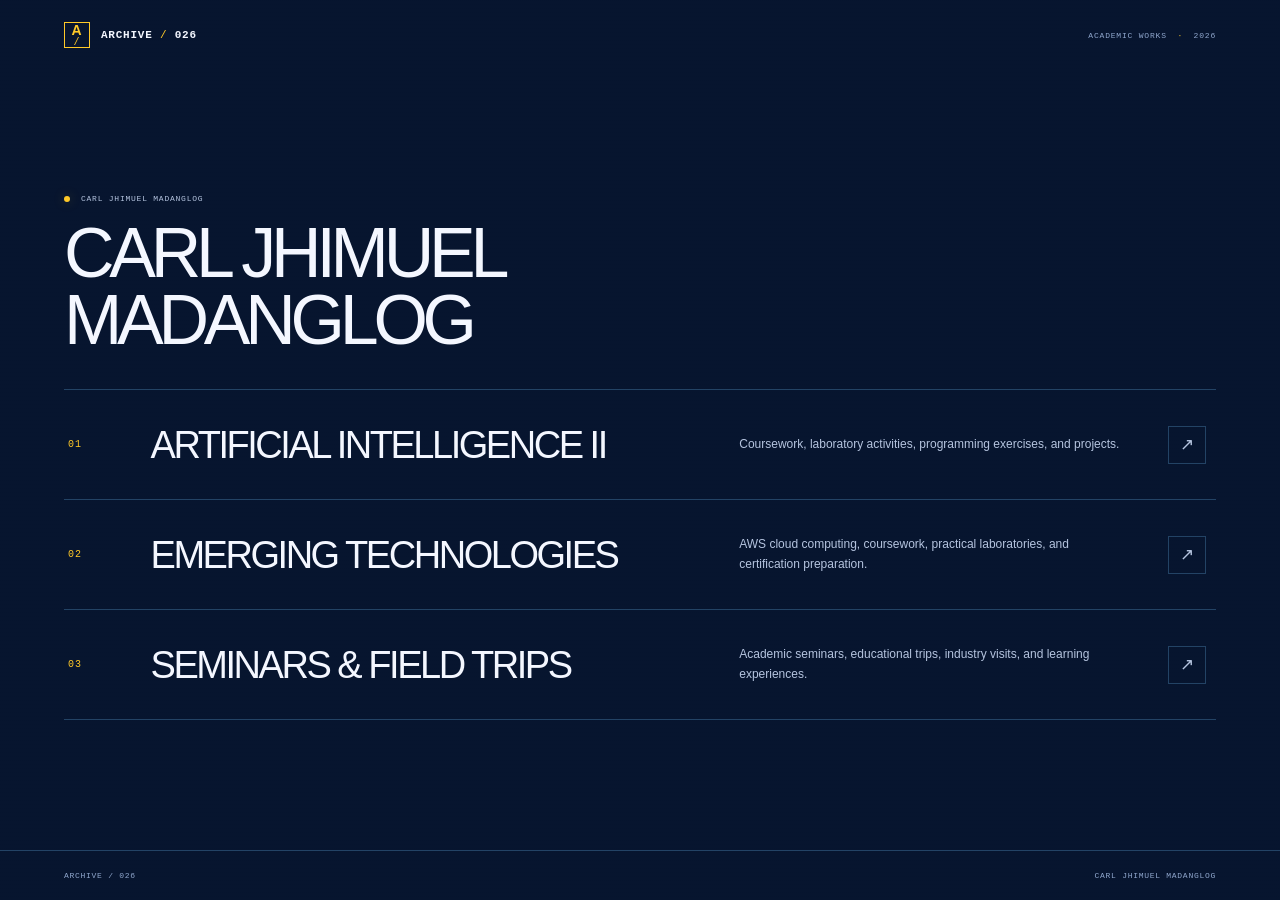
==== commit 94fef8d1: "Show curator name on homepage" ====
--- a/index.html
+++ b/index.html
@@ -20,7 +20,7 @@
     <section class="home-select" aria-labelledby="home-title">
       <div class="home-heading">
         <p class="eyebrow"><span class="status-dot"></span> CARL JHIMUEL MADANGLOG</p>
-        <h1 id="home-title">Two fields.<br><span class="heading-secondary">In progress</span><span class="period">.</span></h1>
+        <h1 id="home-title">CARL JHIMUEL<br><span class="heading-secondary">MADANGLOG</span></h1>
       </div>
       <nav class="collection-list" aria-label="Academic collections">
         <a class="collection-row" href="subjects/artificial-intelligence-ii/">
